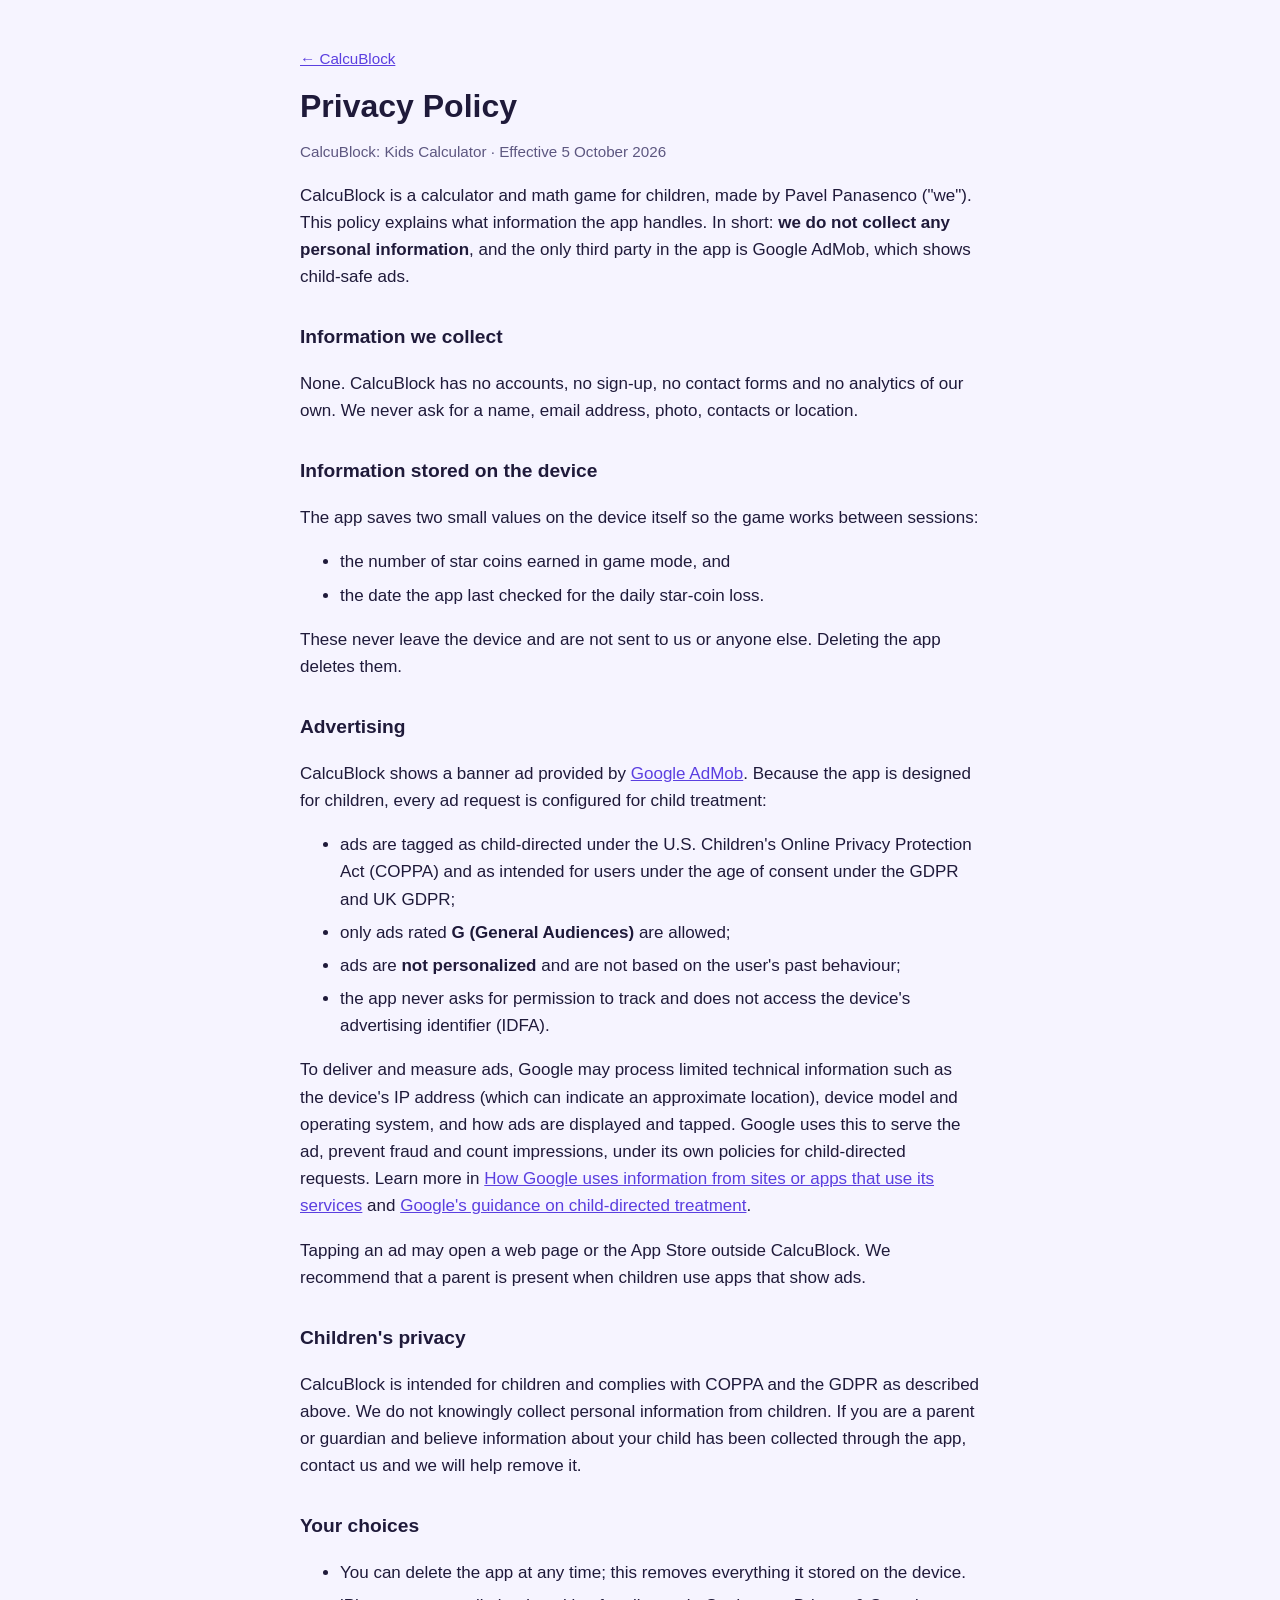
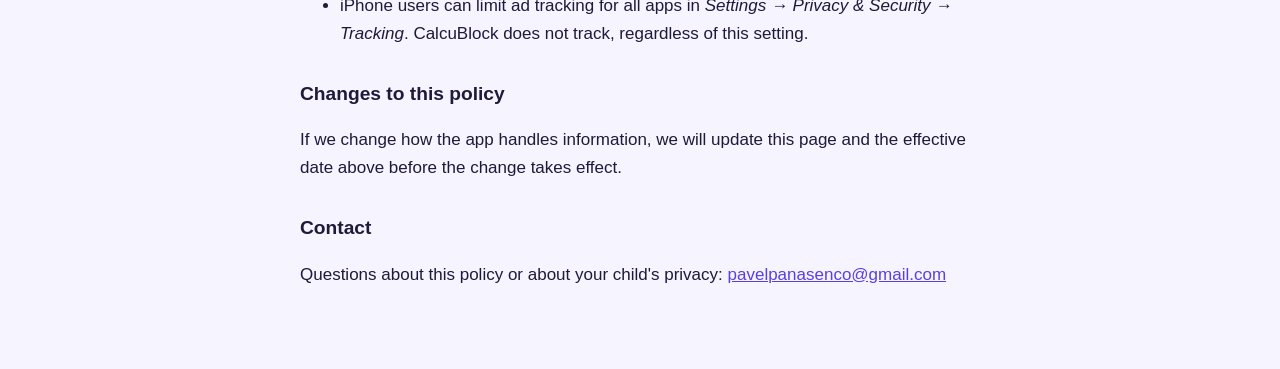
==== privacy.html @ d7a1737f "Add files via upload" ====
<!doctype html>
<html lang="en">
<head>
<meta charset="utf-8">
<meta name="viewport" content="width=device-width, initial-scale=1">
<title>CalcuBlock Privacy Policy</title>
<link rel="stylesheet" href="style.css">
</head>
<body>
<main>
<p class="back"><a href="index.html">← CalcuBlock</a></p>
<h1>Privacy Policy</h1>
<p class="meta">CalcuBlock: Kids Calculator · Effective 5 October 2026</p>

<p>CalcuBlock is a calculator and math game for children, made by Pavel Panasenco ("we"). This policy explains what information the app handles. In short: <strong>we do not collect any personal information</strong>, and the only third party in the app is Google AdMob, which shows child-safe ads.</p>

<h2>Information we collect</h2>
<p>None. CalcuBlock has no accounts, no sign-up, no contact forms and no analytics of our own. We never ask for a name, email address, photo, contacts or location.</p>

<h2>Information stored on the device</h2>
<p>The app saves two small values on the device itself so the game works between sessions:</p>
<ul>
<li>the number of star coins earned in game mode, and</li>
<li>the date the app last checked for the daily star-coin loss.</li>
</ul>
<p>These never leave the device and are not sent to us or anyone else. Deleting the app deletes them.</p>

<h2>Advertising</h2>
<p>CalcuBlock shows a banner ad provided by <a href="https://admob.google.com/">Google AdMob</a>. Because the app is designed for children, every ad request is configured for child treatment:</p>
<ul>
<li>ads are tagged as child-directed under the U.S. Children's Online Privacy Protection Act (COPPA) and as intended for users under the age of consent under the GDPR and UK GDPR;</li>
<li>only ads rated <strong>G (General Audiences)</strong> are allowed;</li>
<li>ads are <strong>not personalized</strong> and are not based on the user's past behaviour;</li>
<li>the app never asks for permission to track and does not access the device's advertising identifier (IDFA).</li>
</ul>
<p>To deliver and measure ads, Google may process limited technical information such as the device's IP address (which can indicate an approximate location), device model and operating system, and how ads are displayed and tapped. Google uses this to serve the ad, prevent fraud and count impressions, under its own policies for child-directed requests. Learn more in <a href="https://policies.google.com/technologies/partner-sites">How Google uses information from sites or apps that use its services</a> and <a href="https://support.google.com/admob/answer/6223431">Google's guidance on child-directed treatment</a>.</p>
<p>Tapping an ad may open a web page or the App Store outside CalcuBlock. We recommend that a parent is present when children use apps that show ads.</p>

<h2>Children's privacy</h2>
<p>CalcuBlock is intended for children and complies with COPPA and the GDPR as described above. We do not knowingly collect personal information from children. If you are a parent or guardian and believe information about your child has been collected through the app, contact us and we will help remove it.</p>

<h2>Your choices</h2>
<ul>
<li>You can delete the app at any time; this removes everything it stored on the device.</li>
<li>iPhone users can limit ad tracking for all apps in <em>Settings → Privacy &amp; Security → Tracking</em>. CalcuBlock does not track, regardless of this setting.</li>
</ul>

<h2>Changes to this policy</h2>
<p>If we change how the app handles information, we will update this page and the effective date above before the change takes effect.</p>

<h2>Contact</h2>
<p>Questions about this policy or about your child's privacy: <a href="mailto:pavelpanasenco@gmail.com">pavelpanasenco@gmail.com</a></p>
</main>
</body>
</html>
---- style.css ----
:root {
  --bg: #f6f4ff;
  --text: #1f1a3a;
  --muted: #5d5780;
  --accent: #5b3fe0;
}
@media (prefers-color-scheme: dark) {
  :root { --bg: #17132b; --text: #ece9ff; --muted: #a9a3cf; --accent: #a99bff; }
}
body {
  margin: 0;
  background: var(--bg);
  color: var(--text);
  font: 17px/1.6 -apple-system, BlinkMacSystemFont, "Segoe UI", Roboto, sans-serif;
}
main { max-width: 680px; margin: 0 auto; padding: 32px 16px 64px; }
h1 { font-size: 2rem; line-height: 1.2; margin: 0 0 8px; }
h2 { font-size: 1.2rem; margin-top: 32px; }
a { color: var(--accent); }
.meta, .back { color: var(--muted); font-size: 0.95rem; }
li { margin-bottom: 6px; }
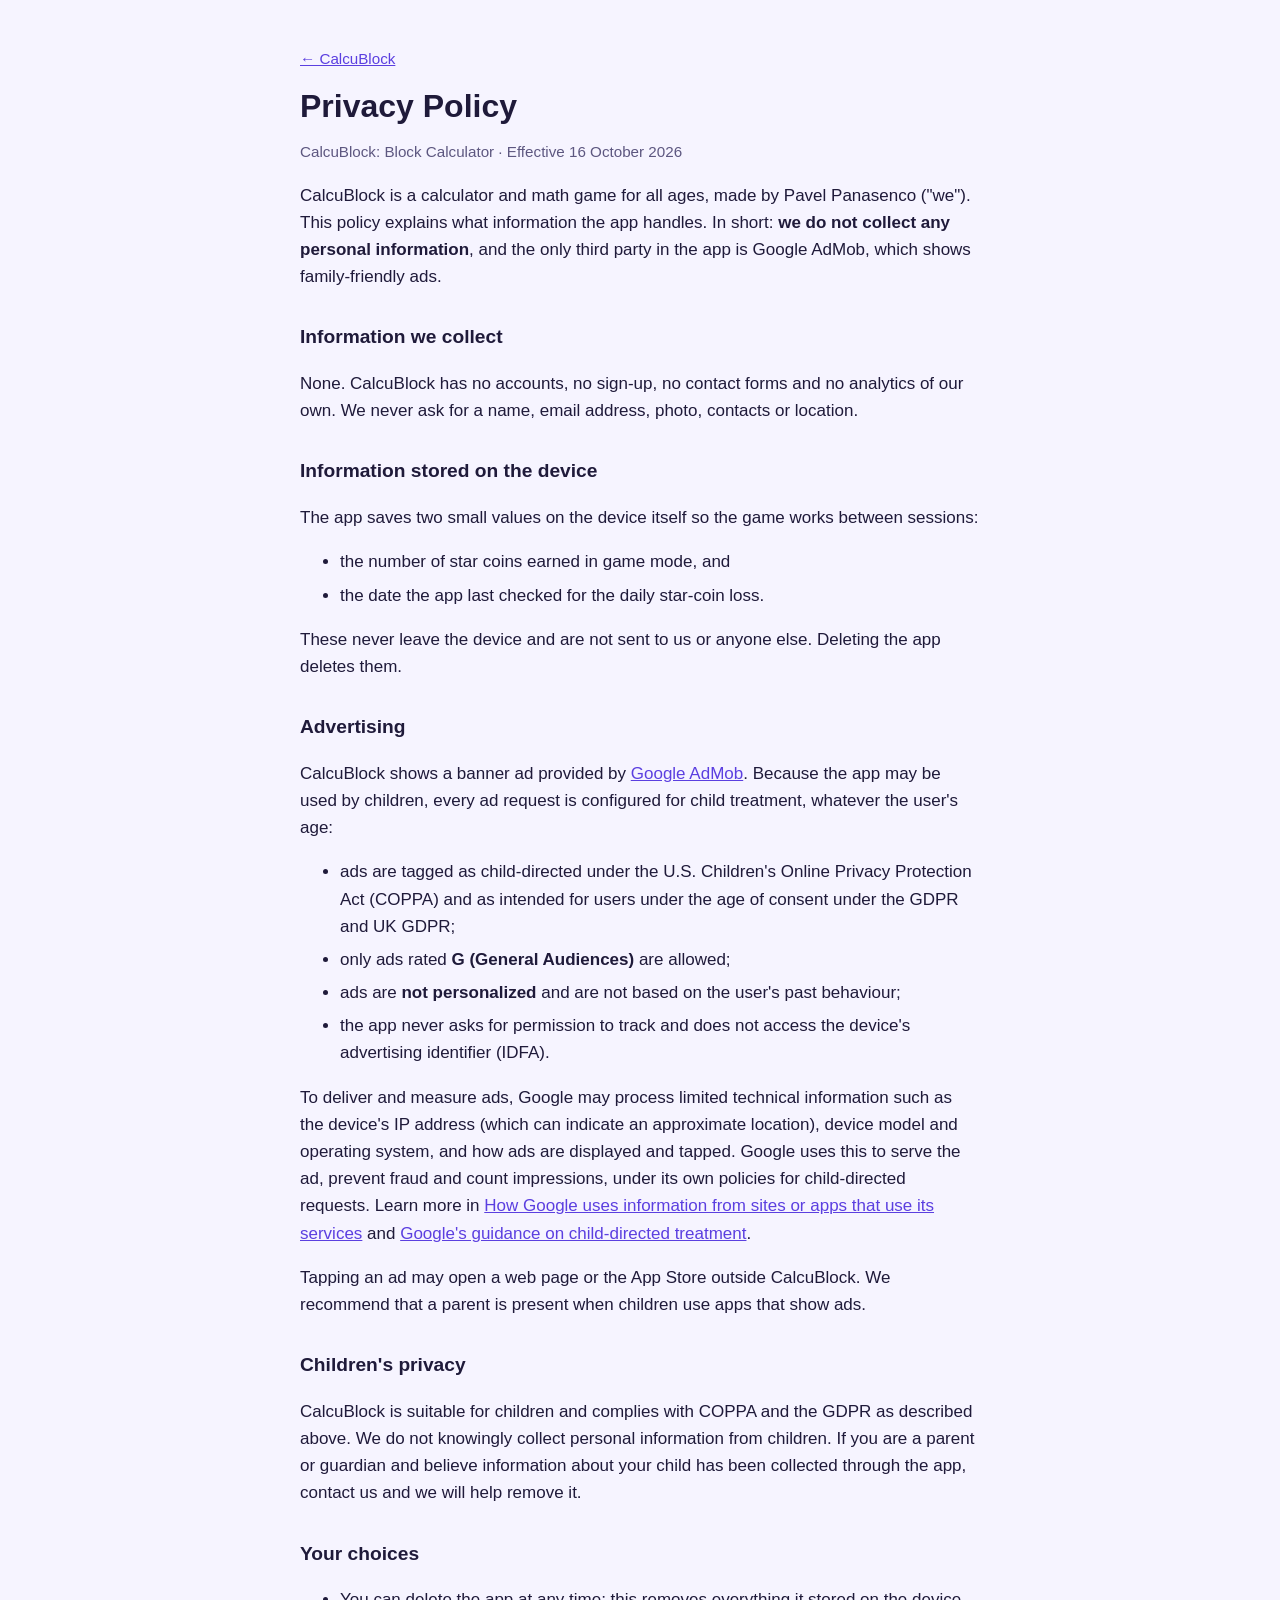
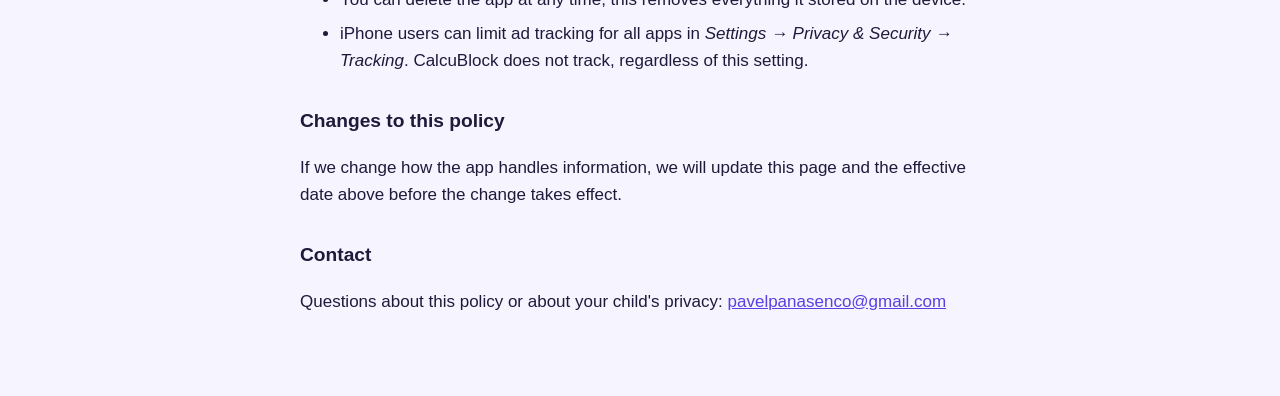
==== commit 9f03dc20: "Add files via upload" ====
--- a/privacy.html
+++ b/privacy.html
@@ -10,9 +10,9 @@
 <main>
 <p class="back"><a href="index.html">← CalcuBlock</a></p>
 <h1>Privacy Policy</h1>
-<p class="meta">CalcuBlock: Kids Calculator · Effective 5 October 2026</p>
+<p class="meta">CalcuBlock: Block Calculator · Effective 16 October 2026</p>
 
-<p>CalcuBlock is a calculator and math game for children, made by Pavel Panasenco ("we"). This policy explains what information the app handles. In short: <strong>we do not collect any personal information</strong>, and the only third party in the app is Google AdMob, which shows child-safe ads.</p>
+<p>CalcuBlock is a calculator and math game for all ages, made by Pavel Panasenco ("we"). This policy explains what information the app handles. In short: <strong>we do not collect any personal information</strong>, and the only third party in the app is Google AdMob, which shows family-friendly ads.</p>
 
 <h2>Information we collect</h2>
 <p>None. CalcuBlock has no accounts, no sign-up, no contact forms and no analytics of our own. We never ask for a name, email address, photo, contacts or location.</p>
@@ -26,7 +26,7 @@
 <p>These never leave the device and are not sent to us or anyone else. Deleting the app deletes them.</p>
 
 <h2>Advertising</h2>
-<p>CalcuBlock shows a banner ad provided by <a href="https://admob.google.com/">Google AdMob</a>. Because the app is designed for children, every ad request is configured for child treatment:</p>
+<p>CalcuBlock shows a banner ad provided by <a href="https://admob.google.com/">Google AdMob</a>. Because the app may be used by children, every ad request is configured for child treatment, whatever the user's age:</p>
 <ul>
 <li>ads are tagged as child-directed under the U.S. Children's Online Privacy Protection Act (COPPA) and as intended for users under the age of consent under the GDPR and UK GDPR;</li>
 <li>only ads rated <strong>G (General Audiences)</strong> are allowed;</li>
@@ -37,7 +37,7 @@
 <p>Tapping an ad may open a web page or the App Store outside CalcuBlock. We recommend that a parent is present when children use apps that show ads.</p>
 
 <h2>Children's privacy</h2>
-<p>CalcuBlock is intended for children and complies with COPPA and the GDPR as described above. We do not knowingly collect personal information from children. If you are a parent or guardian and believe information about your child has been collected through the app, contact us and we will help remove it.</p>
+<p>CalcuBlock is suitable for children and complies with COPPA and the GDPR as described above. We do not knowingly collect personal information from children. If you are a parent or guardian and believe information about your child has been collected through the app, contact us and we will help remove it.</p>
 
 <h2>Your choices</h2>
 <ul>
